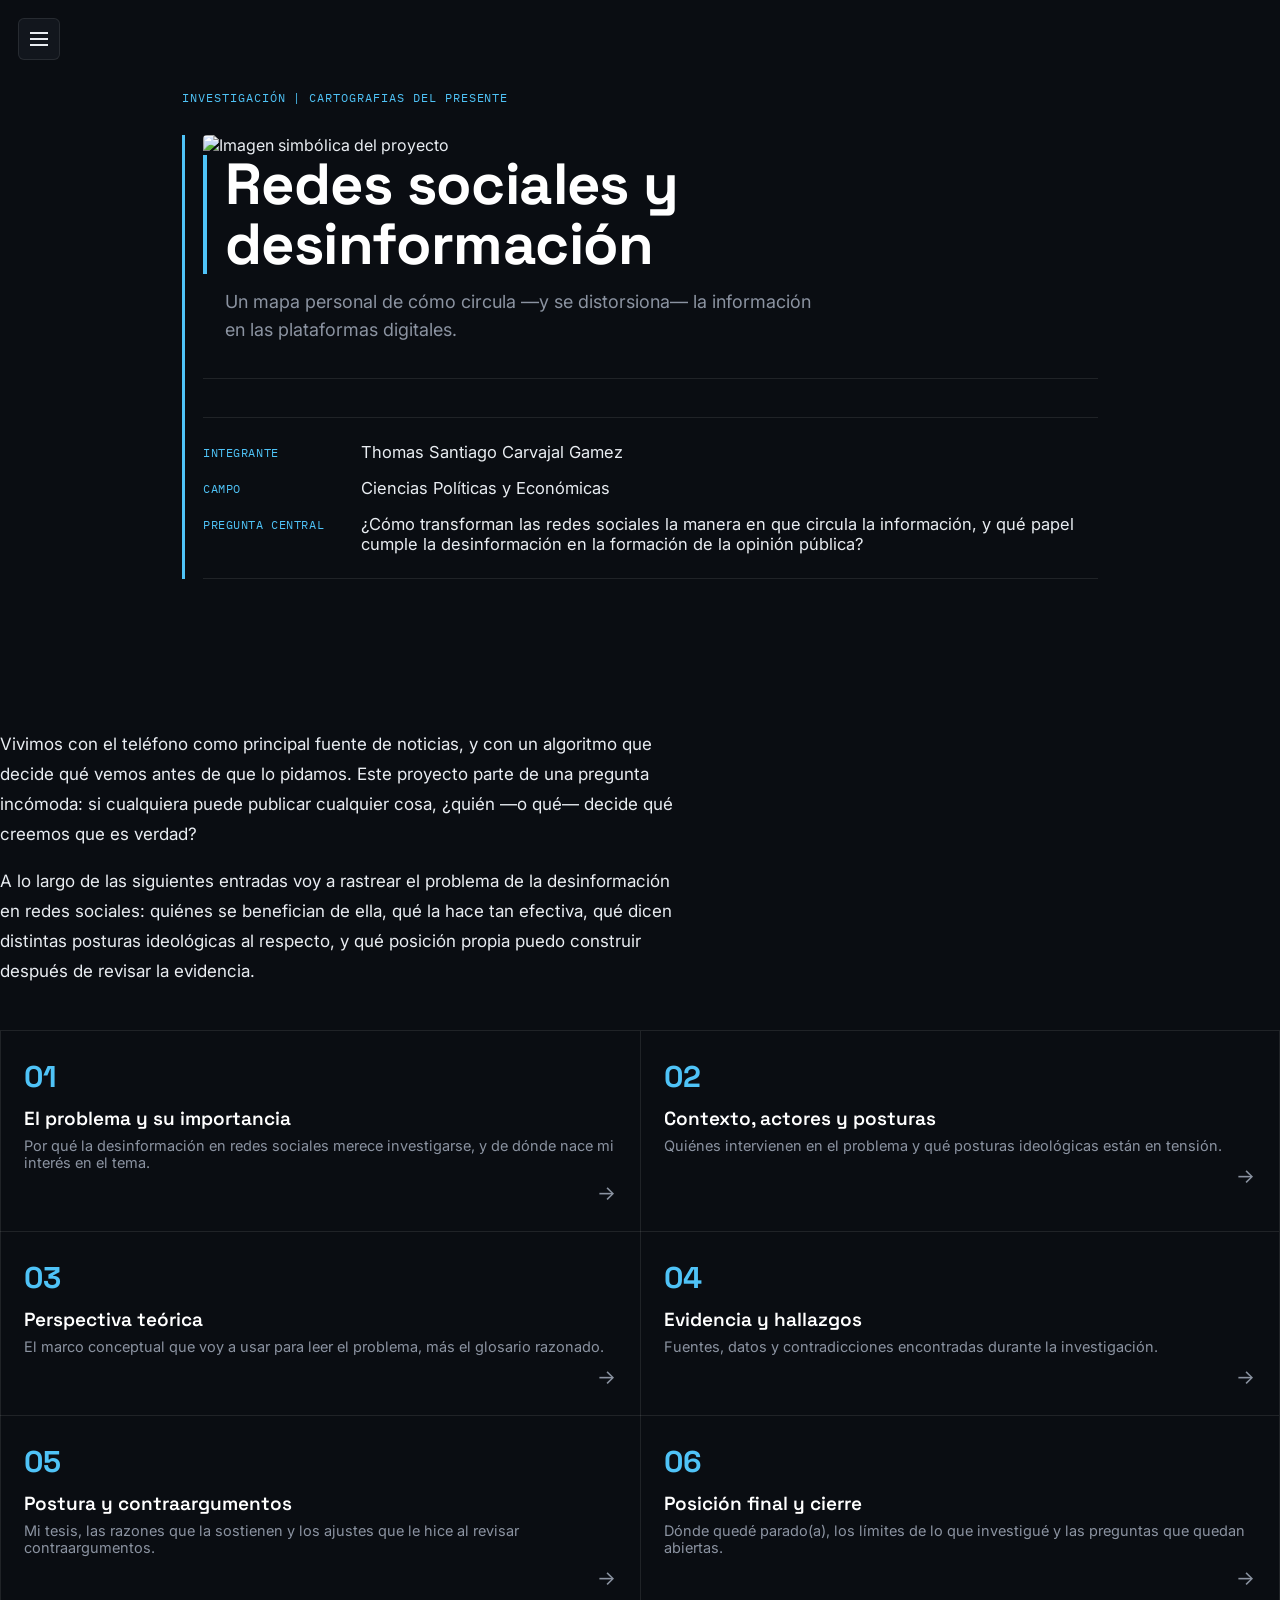
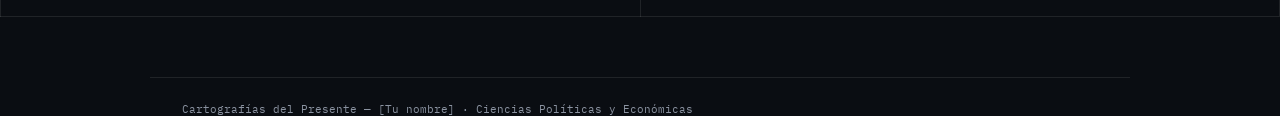
==== index.html @ bef89398 "Update index.html" ====
<!DOCTYPE html>
<html lang="es">
<head>
<meta charset="UTF-8">
<meta name="viewport" content="width=device-width, initial-scale=1.0">
<title> Redes sociales y desinformación </title>
<link rel="preconnect" href="https://fonts.googleapis.com">
<link href="https://fonts.googleapis.com/css2?family=Space+Grotesk:wght@500;600;700&family=Inter:wght@400;500&family=IBM+Plex+Mono:wght@400;500&display=swap" rel="stylesheet">
<link rel="stylesheet" href="style.css">
</head>
<body class="topic-intro">

<button class="menu-btn" aria-label="Abrir menú"><span></span></button>
<div class="backdrop"></div>

<aside class="sidebar">
  <div class="side-eyebrow">Cartografías del Presente</div>
  <nav>
    <a href="index.html" class="is-current">Inicio</a>
    <a href="glosario.html">Glosario</a>
    <div class="divider"></div>
    <a href="entrada-1.html">01 · Problema</a>
    <a href="entrada-2.html">02 · Contexto</a>
    <a href="entrada-3.html">03 · Teoría</a>
    <a href="entrada-4.html">04 · Evidencia</a>
    <a href="entrada-5.html">05 · Postura</a>
    <a href="entrada-6.html">06 · Cierre</a>
    <div class="divider"></div>
    <a href="anexos.html">Anexos</a>
  </nav>
</aside>

<div class="wrap"> 
  <div class="eyebrow">Investigación | Cartografias del presente</div>
  <figure class="figure">
    <img src="https://thumbs.dreamstime.com/z/networks-business-connections-information-flow-grey-modern-minimal-social-media-concept-design-abstract-black-white-global-110216750.jpg?ct=jpeg" alt="Imagen simbólica del proyecto">
  
 

  <div class="hero">
    <h1>Redes sociales y desinformación</h1>
    <p class="sub">Un mapa personal de cómo circula —y se distorsiona— la información en las plataformas digitales.</p>
  </div>

  <div class="field">
    <dl>
      <dt>Integrante</dt>
      <dd>Thomas Santiago Carvajal Gamez</dd>

      <dt>Campo</dt>
      <dd>Ciencias Políticas y Económicas</dd>

      <dt>Pregunta central</dt>
      <dd>¿Cómo transforman las redes sociales la manera en que circula la información, y qué papel cumple la desinformación en la formación de la opinión pública?</dd>
    </dl>
  </figure>
 </div>

  <div class="body-copy">
    <p>Vivimos con el teléfono como principal fuente de noticias, y con un algoritmo que decide qué vemos antes de que lo pidamos. Este proyecto parte de una pregunta incómoda: si cualquiera puede publicar cualquier cosa, ¿quién —o qué— decide qué creemos que es verdad?</p>
    <p>A lo largo de las siguientes entradas voy a rastrear el problema de la desinformación en redes sociales: quiénes se benefician de ella, qué la hace tan efectiva, qué dicen distintas posturas ideológicas al respecto, y qué posición propia puedo construir después de revisar la evidencia.</p>
  </div>

  <div class="index-list">
    <a class="index-item" href="entrada-1.html">
      <div class="num">01</div>
      <div class="meta">
        <h3>El problema y su importancia</h3>
        <p>Por qué la desinformación en redes sociales merece investigarse, y de dónde nace mi interés en el tema.</p>
      </div>
      <div class="arrow">→</div>
    </a>
    <a class="index-item" href="entrada-2.html">
      <div class="num">02</div>
      <div class="meta">
        <h3>Contexto, actores y posturas</h3>
        <p>Quiénes intervienen en el problema y qué posturas ideológicas están en tensión.</p>
      </div>
      <div class="arrow">→</div>
    </a>
    <a class="index-item" href="entrada-3.html">
      <div class="num">03</div>
      <div class="meta">
        <h3>Perspectiva teórica</h3>
        <p>El marco conceptual que voy a usar para leer el problema, más el glosario razonado.</p>
      </div>
      <div class="arrow">→</div>
    </a>
    <a class="index-item" href="entrada-4.html">
      <div class="num">04</div>
      <div class="meta">
        <h3>Evidencia y hallazgos</h3>
        <p>Fuentes, datos y contradicciones encontradas durante la investigación.</p>
      </div>
      <div class="arrow">→</div>
    </a>
    <a class="index-item" href="entrada-5.html">
      <div class="num">05</div>
      <div class="meta">
        <h3>Postura y contraargumentos</h3>
        <p>Mi tesis, las razones que la sostienen y los ajustes que le hice al revisar contraargumentos.</p>
      </div>
      <div class="arrow">→</div>
    </a>
    <a class="index-item" href="entrada-6.html">
      <div class="num">06</div>
      <div class="meta">
        <h3>Posición final y cierre</h3>
        <p>Dónde quedé parado(a), los límites de lo que investigué y las preguntas que quedan abiertas.</p>
      </div>
      <div class="arrow">→</div>
    </a>
  </div>

</div>

<footer class="site-footer">Cartografías del Presente — [Tu nombre] · Ciencias Políticas y Económicas</footer>

<script src="script.js"></script>
</body>
</html>
---- style.css ----
/* ============================================================
   CARTOGRAFÍAS DEL PRESENTE — estilos compartidos del sitio (v5)
   Concepto: expediente editorial oscuro. Las líneas ya no son
   fondo decorativo — son separadores y acentos que distinguen
   cada tema (cada página define su --accent).
   ============================================================ */
:root{
  --bg: #0a0d12;
  --bg-panel: #12161d;
  --line: rgba(255,255,255,0.09);
  --text: #e9edf2;
  --text-soft: #8b93a1;
  --red: #ff6b6b;
  --green: #52d17c;
  --accent: #4fc3f7; /* cada página la sobreescribe según su tema */
}

/* --- paleta de acento por tema: se pone como clase en <body> --- */
body.topic-intro    { --accent: #4fc3f7; }
body.topic-glosario { --accent: #c084fc; }
body.topic-e1       { --accent: #4fc3f7; } /* problema */
body.topic-e2       { --accent: #38bdf8; } /* contexto */
body.topic-e3       { --accent: #a78bfa; } /* teoría */
body.topic-e4       { --accent: #fbbf24; } /* evidencia */
body.topic-e5       { --accent: #fb7185; } /* postura */
body.topic-e6       { --accent: #52d17c; } /* cierre */
body.topic-anexos   { --accent: #8b93a1; }

*{ box-sizing: border-box; }
html{ scroll-behavior: smooth; }

body{
  background: var(--bg);
  color: var(--text);
  font-family: 'Inter', -apple-system, sans-serif;
  margin: 0;
}

/* ============ MENÚ LATERAL (hamburguesa, overlay) ============ */
.menu-btn{
  position: fixed; top: 18px; left: 18px; z-index: 60;
  width: 42px; height: 42px;
  background: var(--bg-panel);
  border: 1px solid var(--line);
  border-radius: 6px;
  display:flex; align-items:center; justify-content:center;
  cursor:pointer;
}
.menu-btn span{
  display:block; width:18px; height:2px; background: var(--text);
  position: relative; transition: transform .2s ease, opacity .2s ease;
}
.menu-btn span::before, .menu-btn span::after{
  content:""; position:absolute; left:0; width:18px; height:2px; background: var(--text);
  transition: transform .2s ease, opacity .2s ease;
}
.menu-btn span::before{ transform: translateY(-6px); }
.menu-btn span::after{ transform: translateY(6px); }
body.menu-open .menu-btn span{ background: transparent; }
body.menu-open .menu-btn span::before{ transform: rotate(45deg); }
body.menu-open .menu-btn span::after{ transform: rotate(-45deg); }

.sidebar{
  position: fixed; top:0; left:0; height:100vh; width: 260px;
  background: var(--bg-panel);
  border-right: 1px solid var(--line);
  padding: 90px 0 30px;
  transform: translateX(-100%);
  transition: transform .25s ease;
  z-index: 55;
  overflow-y: auto;
}
body.menu-open .sidebar{ transform: translateX(0); }

.backdrop{
  position: fixed; inset:0; background: rgba(0,0,0,0.55);
  opacity:0; pointer-events:none; transition: opacity .2s ease; z-index: 50;
}
body.menu-open .backdrop{ opacity:1; pointer-events:auto; }

.sidebar .side-eyebrow{
  font-family:'IBM Plex Mono', monospace; font-size: 10.5px; letter-spacing:.06em;
  color: var(--text-soft); padding: 0 26px 14px; text-transform: uppercase;
}
.sidebar nav{ display:flex; flex-direction:column; }
.sidebar nav a{
  font-family:'IBM Plex Mono', monospace; font-size: 13.5px;
  color: var(--text-soft); text-decoration:none;
  padding: 11px 26px; border-left: 3px solid transparent;
}
.sidebar nav a:hover{ color: var(--text); background: rgba(255,255,255,0.03); }
.sidebar nav a.is-current{
  color: var(--text); border-left-color: var(--accent); background: rgba(255,255,255,0.04);
}
.sidebar nav .divider{ height:1px; background: var(--line); margin: 12px 26px; }

/* ============ CONTENIDO ============ */
.wrap{ max-width: 980px; margin: 0 auto; padding: 90px 32px 100px; }

.eyebrow{
  font-family:'IBM Plex Mono', monospace; font-size: 12px; color: var(--accent);
  letter-spacing: .08em; text-transform: uppercase; margin-bottom: 14px;
}

.hero{ border-bottom: 1px solid var(--line); padding-bottom: 34px; margin-bottom: 38px; }
.hero h1{
  font-family:'Space Grotesk', sans-serif;
  font-size: clamp(36px, 6vw, 58px);
  font-weight: 700; line-height: 1.03; letter-spacing: -0.01em;
  margin: 0 0 14px; color: #fff;
  border-left: 4px solid var(--accent);
  padding-left: 18px;
}
.hero .sub{
  color: var(--text-soft); font-size: 18px; line-height: 1.55;
  max-width: 56ch; margin: 0; padding-left: 22px;
}

.field{ border-top: 1px solid var(--line); border-bottom: 1px solid var(--line); padding: 24px 0; margin: 0 0 34px; }
.field dl{ display:grid; grid-template-columns: 140px 1fr; row-gap:16px; column-gap:18px; margin:0; }
.field dt{
  font-family:'IBM Plex Mono', monospace; font-size: 11.5px; color: var(--accent);
  text-transform: uppercase; letter-spacing:.05em; padding-top:3px;
}
.field dd{ margin:0; font-size:16.5px; }
@media (max-width: 480px){
  .field dl{ grid-template-columns: 1fr; row-gap:4px; }
  .field dt{ padding-top:10px; }
}

figure.figure{ margin: 30px 0; border-left: 3px solid var(--accent); padding-left: 18px; }
figure.figure img{ display:block; width:100%; height:auto; border-radius: 4px; }
figure.figure figcaption{ font-family:'IBM Plex Mono', monospace; font-size:11.5px; color: var(--text-soft); padding-top:8px; }

.body-copy p{ font-size: 17px; line-height: 1.75; max-width: 62ch; color: var(--text); }
.body-copy p + p{ margin-top: 18px; }

/* ============ índice de entradas (portada) ============ */
.index-list{
  margin-top: 44px;
  display: grid; grid-template-columns: 1fr; gap: 0;
  border-top: 1px solid var(--line);
}
.index-item{
  display:flex; flex-direction:column; gap:10px;
  padding: 26px 24px; border-bottom: 1px solid var(--line); border-right: 1px solid transparent;
  text-decoration:none; color: inherit;
}
.index-item .num{ font-family:'Space Grotesk', sans-serif; font-size: 30px; font-weight:700; color: var(--accent); }
.index-item .meta h3{ font-family:'Space Grotesk', sans-serif; font-size:19px; font-weight:600; margin:0 0 6px; color:#fff; }
.index-item .meta p{ margin:0; color: var(--text-soft); font-size:14.5px; }
.index-item .arrow{ align-self:flex-end; color: var(--text-soft); font-size:20px; transition: transform .15s ease, color .15s ease; }
.index-item:hover .arrow{ transform: translateX(4px); color: var(--accent); }
.index-item:hover{ background: rgba(255,255,255,0.02); }

@media (min-width: 640px){
  .index-list{ grid-template-columns: 1fr 1fr; border-left: 1px solid var(--line); }
  .index-item{ border-right: 1px solid var(--line); border-left: none; margin-left:-1px; }
}

/* ============ secciones / glosario ============ */
.section-title{
  font-family:'Space Grotesk', sans-serif; font-size: 24px; font-weight:700; color:#fff;
  border-left: 4px solid var(--accent); padding-left: 16px; margin: 46px 0 18px;
}

.term{ border-top: 1px solid var(--line); padding: 18px 0; }
.term:last-child{ border-bottom: 1px solid var(--line); }
.term .t{
  font-family:'IBM Plex Mono', monospace; font-size:14.5px; font-weight:500; color: var(--accent);
  display:flex; align-items:baseline; gap:10px; flex-wrap:wrap;
}
.term .tag{ font-size:10.5px; border:1px solid currentColor; border-radius:3px; padding:1px 7px; }
.term .tag.riesgo{ color: var(--red); }
.term .tag.herramienta{ color: var(--green); }
.term .d{ margin:8px 0 0; font-size:15.5px; line-height:1.6; max-width:60ch; color: var(--text-soft); }

footer.site-footer{
  max-width: 980px; margin: 60px auto 0; padding: 24px 32px 0;
  border-top: 1px solid var(--line);
  font-family:'IBM Plex Mono', monospace; font-size: 11px; color: var(--text-soft);
}
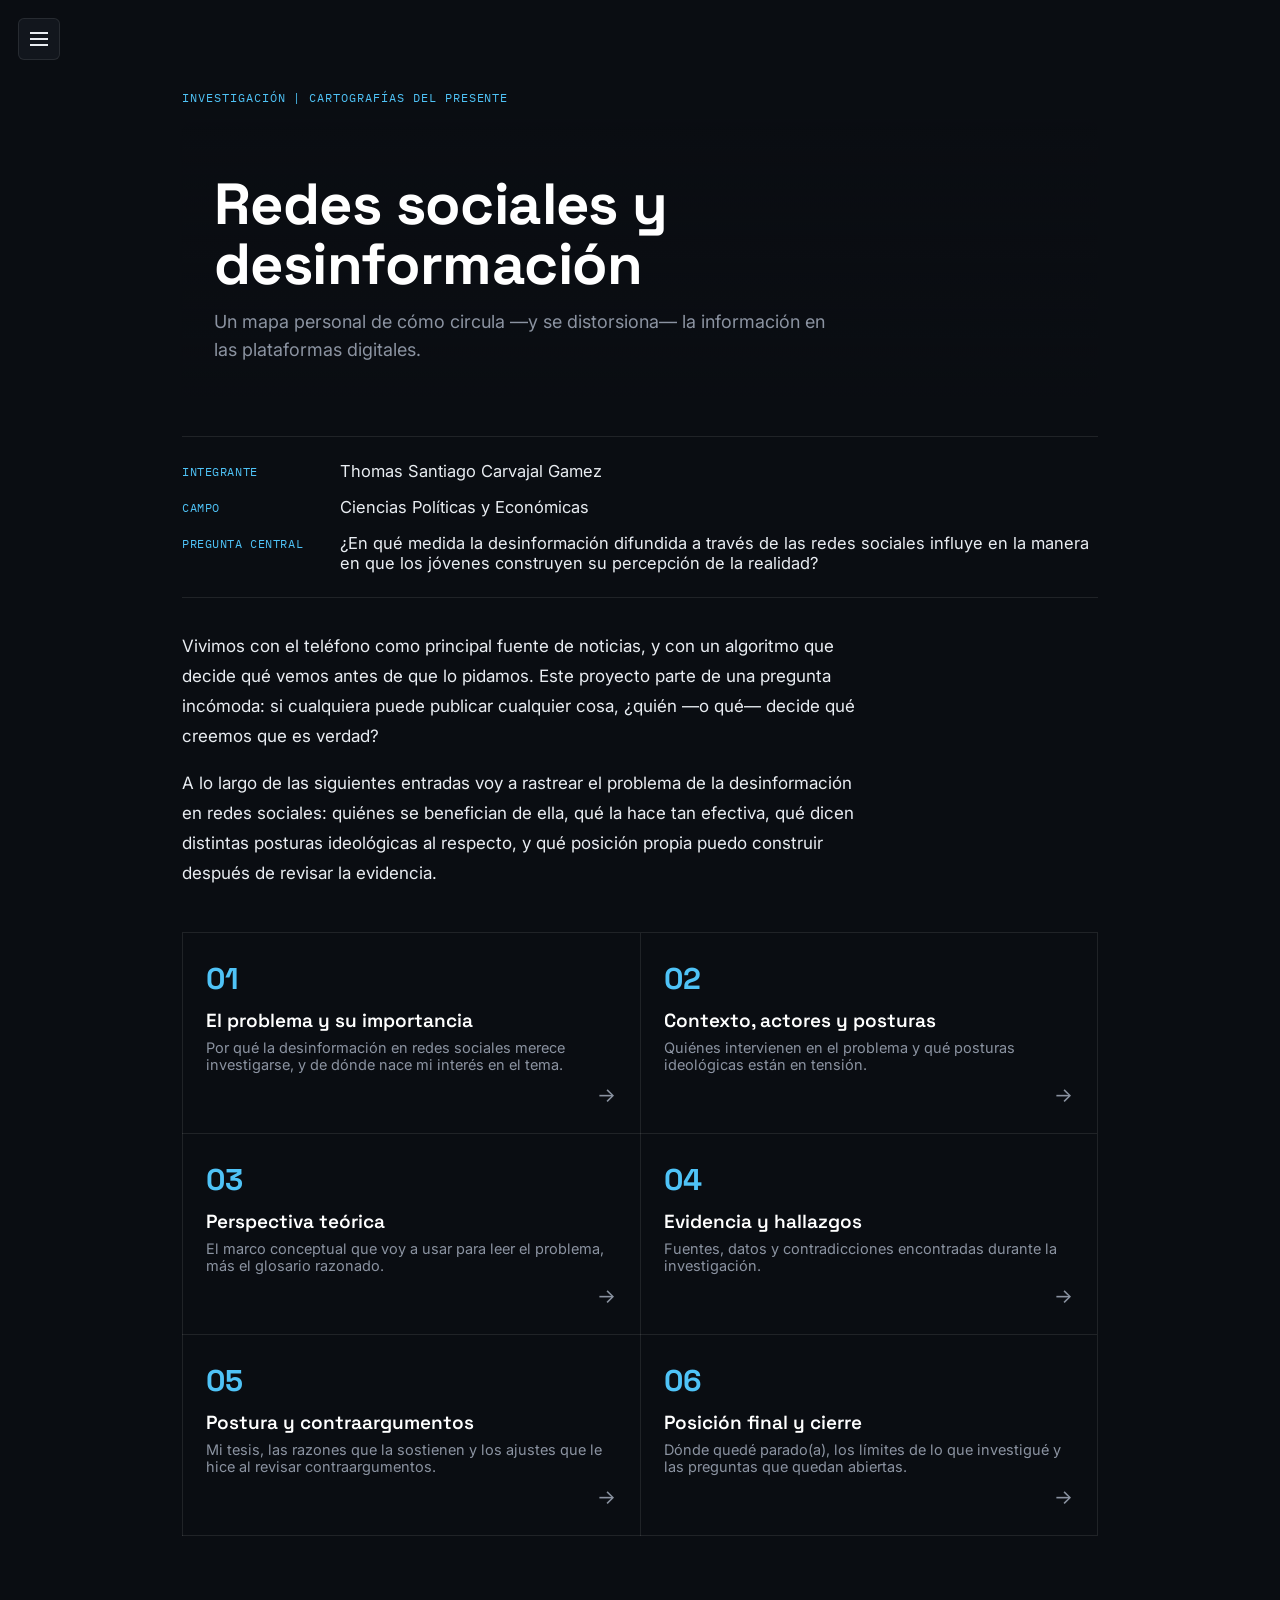
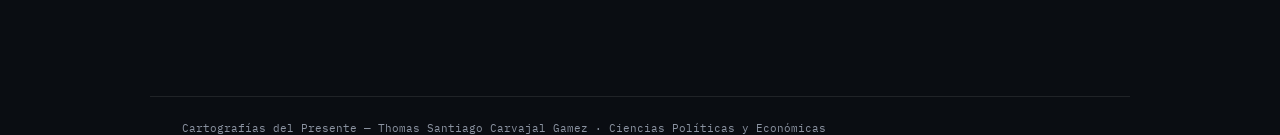
==== commit 65609bbc: "Refactor index.html with content and style updates Updated the title and footer in index.html, modif" ====
--- a/index.html
+++ b/index.html
@@ -3,7 +3,7 @@
 <head>
 <meta charset="UTF-8">
 <meta name="viewport" content="width=device-width, initial-scale=1.0">
-<title> Redes sociales y desinformación </title>
+<title>Redes sociales y desinformación</title>
 <link rel="preconnect" href="https://fonts.googleapis.com">
 <link href="https://fonts.googleapis.com/css2?family=Space+Grotesk:wght@500;600;700&family=Inter:wght@400;500&family=IBM+Plex+Mono:wght@400;500&display=swap" rel="stylesheet">
 <link rel="stylesheet" href="style.css">
@@ -30,14 +30,11 @@
   </nav>
 </aside>
 
-<div class="wrap"> 
-  <div class="eyebrow">Investigación | Cartografias del presente</div>
-  <figure class="figure">
-    <img src="https://thumbs.dreamstime.com/z/networks-business-connections-information-flow-grey-modern-minimal-social-media-concept-design-abstract-black-white-global-110216750.jpg?ct=jpeg" alt="Imagen simbólica del proyecto">
-  
- 
+<div class="wrap">
 
-  <div class="hero">
+  <div class="eyebrow">Investigación | Cartografías del presente</div>
+
+  <div class="hero has-bg" style="--hero-img:url('https://thumbs.dreamstime.com/z/networks-business-connections-information-flow-grey-modern-minimal-social-media-concept-design-abstract-black-white-global-110216750.jpg?ct=jpeg');">
     <h1>Redes sociales y desinformación</h1>
     <p class="sub">Un mapa personal de cómo circula —y se distorsiona— la información en las plataformas digitales.</p>
   </div>
@@ -51,10 +48,9 @@
       <dd>Ciencias Políticas y Económicas</dd>
 
       <dt>Pregunta central</dt>
-      <dd>¿Cómo transforman las redes sociales la manera en que circula la información, y qué papel cumple la desinformación en la formación de la opinión pública?</dd>
+      <dd>¿En qué medida la desinformación difundida a través de las redes sociales influye en la manera en que los jóvenes construyen su percepción de la realidad?</dd>
     </dl>
-  </figure>
- </div>
+  </div>
 
   <div class="body-copy">
     <p>Vivimos con el teléfono como principal fuente de noticias, y con un algoritmo que decide qué vemos antes de que lo pidamos. Este proyecto parte de una pregunta incómoda: si cualquiera puede publicar cualquier cosa, ¿quién —o qué— decide qué creemos que es verdad?</p>
@@ -114,7 +110,7 @@
 
 </div>
 
-<footer class="site-footer">Cartografías del Presente — [Tu nombre] · Ciencias Políticas y Económicas</footer>
+<footer class="site-footer">Cartografías del Presente — Thomas Santiago Carvajal Gamez · Ciencias Políticas y Económicas</footer>
 
 <script src="script.js"></script>
 </body>
--- a/style.css
+++ b/style.css
@@ -116,6 +116,18 @@
   max-width: 56ch; margin: 0; padding-left: 22px;
 }
 
+/* ============ hero con imagen de fondo (opcional, por página) ============ */
+.hero.has-bg{
+  background-image: linear-gradient(180deg, rgba(10,13,18,0.35), rgba(10,13,18,0.92)), var(--hero-img);
+  background-size: cover;
+  background-position: center;
+  border-radius: 10px;
+  padding: 56px 32px 34px;
+  border-bottom: none;
+}
+.hero.has-bg h1{ border-left: none; padding-left: 0; }
+.hero.has-bg .sub{ padding-left: 0; }
+
 .field{ border-top: 1px solid var(--line); border-bottom: 1px solid var(--line); padding: 24px 0; margin: 0 0 34px; }
 .field dl{ display:grid; grid-template-columns: 140px 1fr; row-gap:16px; column-gap:18px; margin:0; }
 .field dt{
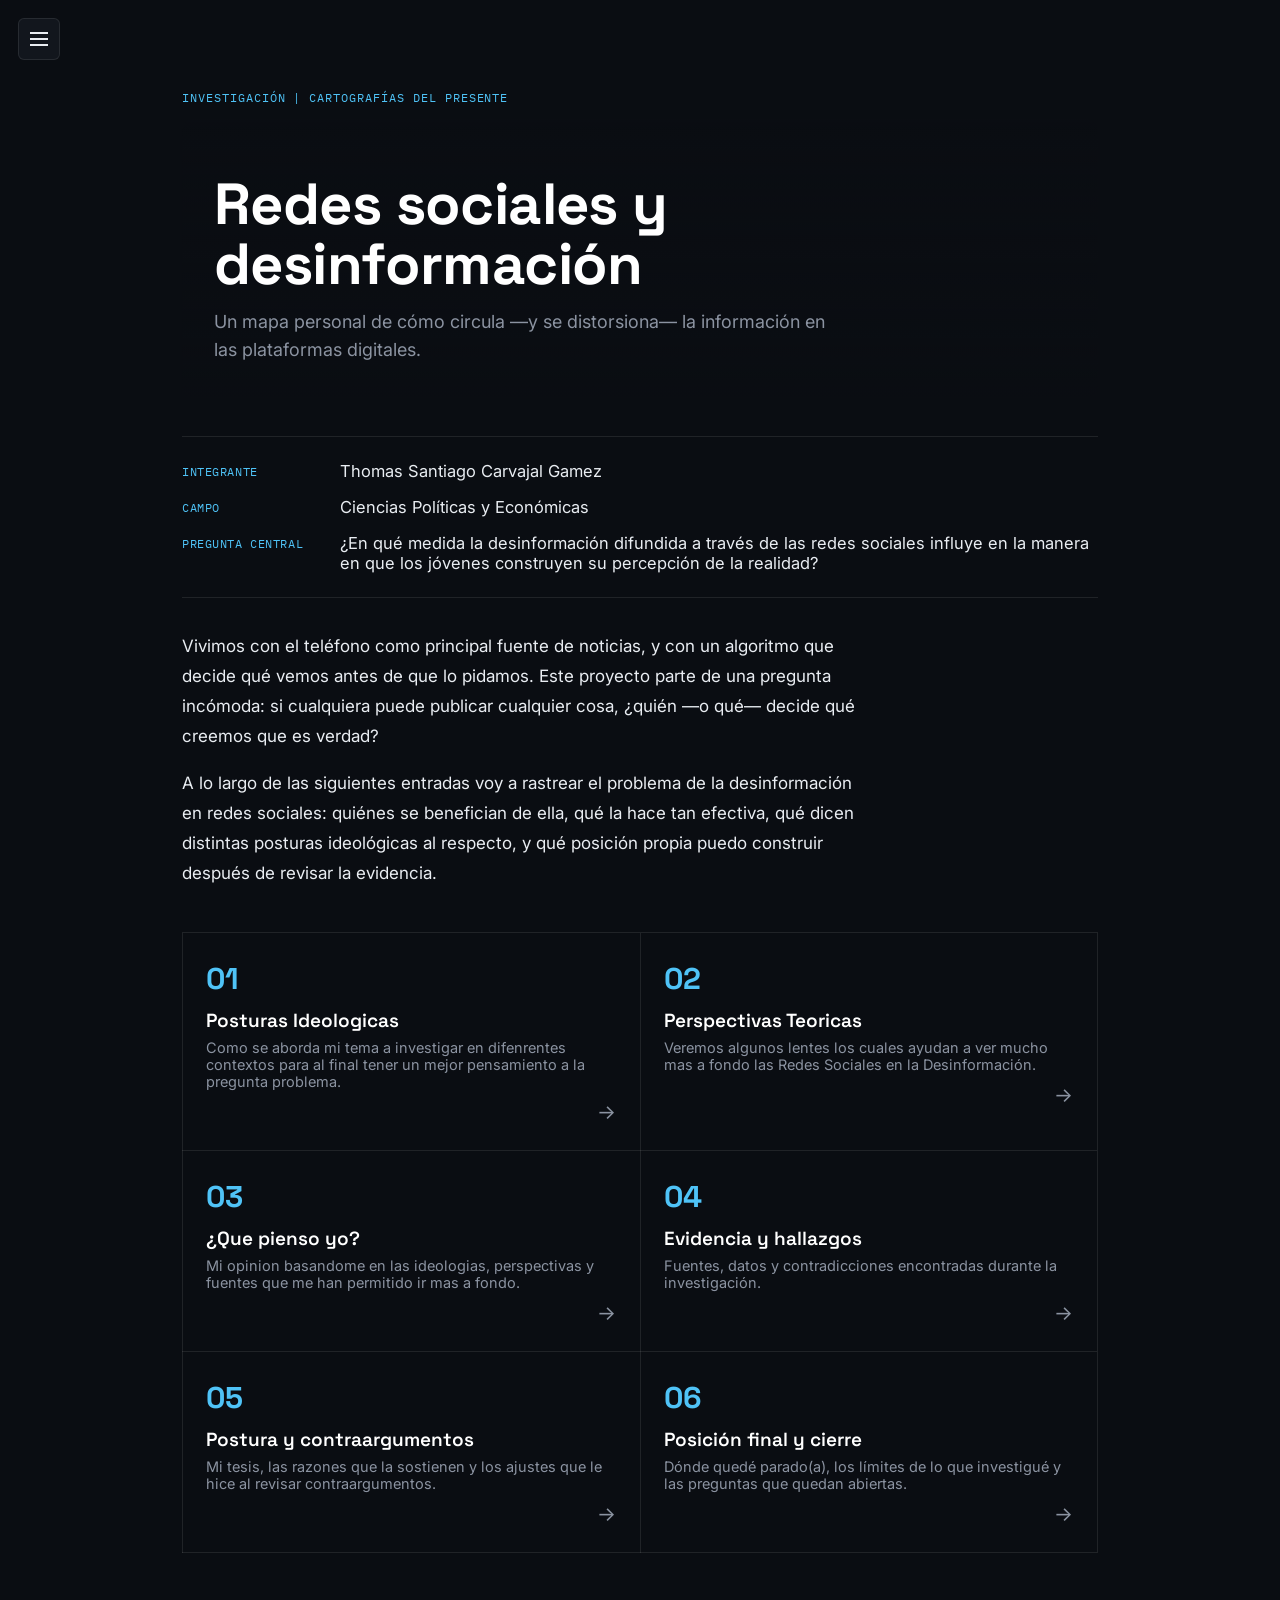
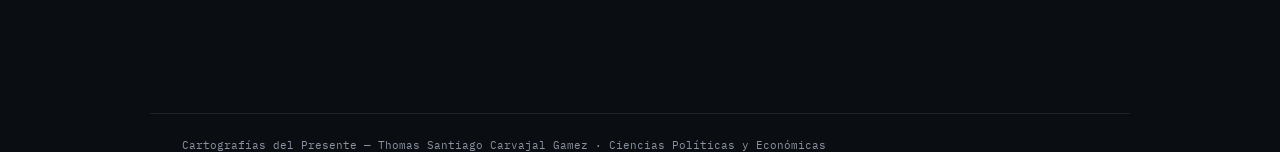
==== commit 8240031c: "Update index.html content and headings" ====
--- a/index.html
+++ b/index.html
@@ -61,24 +61,24 @@
     <a class="index-item" href="entrada-1.html">
       <div class="num">01</div>
       <div class="meta">
-        <h3>El problema y su importancia</h3>
-        <p>Por qué la desinformación en redes sociales merece investigarse, y de dónde nace mi interés en el tema.</p>
+        <h3>Posturas Ideologicas</h3>
+        <p>Como se aborda mi tema a investigar en difenrentes contextos para al final tener un mejor pensamiento a la pregunta problema.</p>
       </div>
       <div class="arrow">→</div>
     </a>
     <a class="index-item" href="entrada-2.html">
       <div class="num">02</div>
       <div class="meta">
-        <h3>Contexto, actores y posturas</h3>
-        <p>Quiénes intervienen en el problema y qué posturas ideológicas están en tensión.</p>
+        <h3>Perspectivas Teoricas</h3>
+        <p>Veremos algunos lentes los cuales ayudan a ver mucho mas a fondo las Redes Sociales en la Desinformación.</p>
       </div>
       <div class="arrow">→</div>
     </a>
     <a class="index-item" href="entrada-3.html">
       <div class="num">03</div>
       <div class="meta">
-        <h3>Perspectiva teórica</h3>
-        <p>El marco conceptual que voy a usar para leer el problema, más el glosario razonado.</p>
+        <h3>¿Que pienso yo?</h3>
+        <p>Mi opinion basandome en las ideologias, perspectivas y fuentes que me han permitido ir mas a fondo.</p>
       </div>
       <div class="arrow">→</div>
     </a>
--- a/style.css
+++ b/style.css
@@ -187,6 +187,35 @@
 .term .tag.herramienta{ color: var(--green); }
 .term .d{ margin:8px 0 0; font-size:15.5px; line-height:1.6; max-width:60ch; color: var(--text-soft); }
 
+/* ============ tarjetas de postura / perspectiva teórica (entradas) ============ */
+.concept-card{ border-top: 1px solid var(--line); padding: 28px 0; }
+.concept-card:last-child{ border-bottom: 1px solid var(--line); }
+.concept-card h3{
+  font-family:'Space Grotesk', sans-serif; font-size: 22px; font-weight:700; color:#fff; margin: 0 0 4px;
+}
+.concept-card .question{ color: var(--accent); font-style: italic; font-size:15px; margin: 0 0 10px; }
+.concept-card .authors{
+  font-family:'IBM Plex Mono', monospace; font-size: 11.5px; color: var(--text-soft);
+  text-transform: uppercase; letter-spacing:.04em; margin: 0 0 14px;
+}
+.concept-card p{ font-size: 15.5px; line-height: 1.65; color: var(--text); max-width: 64ch; margin: 0 0 12px; }
+.concept-card .applied{
+  margin-top: 14px; padding: 14px 18px;
+  background: var(--bg-panel); border-left: 3px solid var(--accent); border-radius: 4px;
+  font-size: 15px; color: var(--text-soft); max-width: 64ch;
+}
+.concept-card .applied strong{ color: var(--text); }
+
+.meta-row{
+  font-family:'IBM Plex Mono', monospace; font-size: 12px; color: var(--text-soft);
+  display:flex; gap:16px; flex-wrap:wrap; margin-bottom: 30px;
+}
+
+.source-note{
+  font-family:'IBM Plex Mono', monospace; font-size: 11.5px; color: var(--text-soft);
+  border-top: 1px dashed var(--line); padding-top: 8px; margin-top: 10px;
+}
+
 footer.site-footer{
   max-width: 980px; margin: 60px auto 0; padding: 24px 32px 0;
   border-top: 1px solid var(--line);
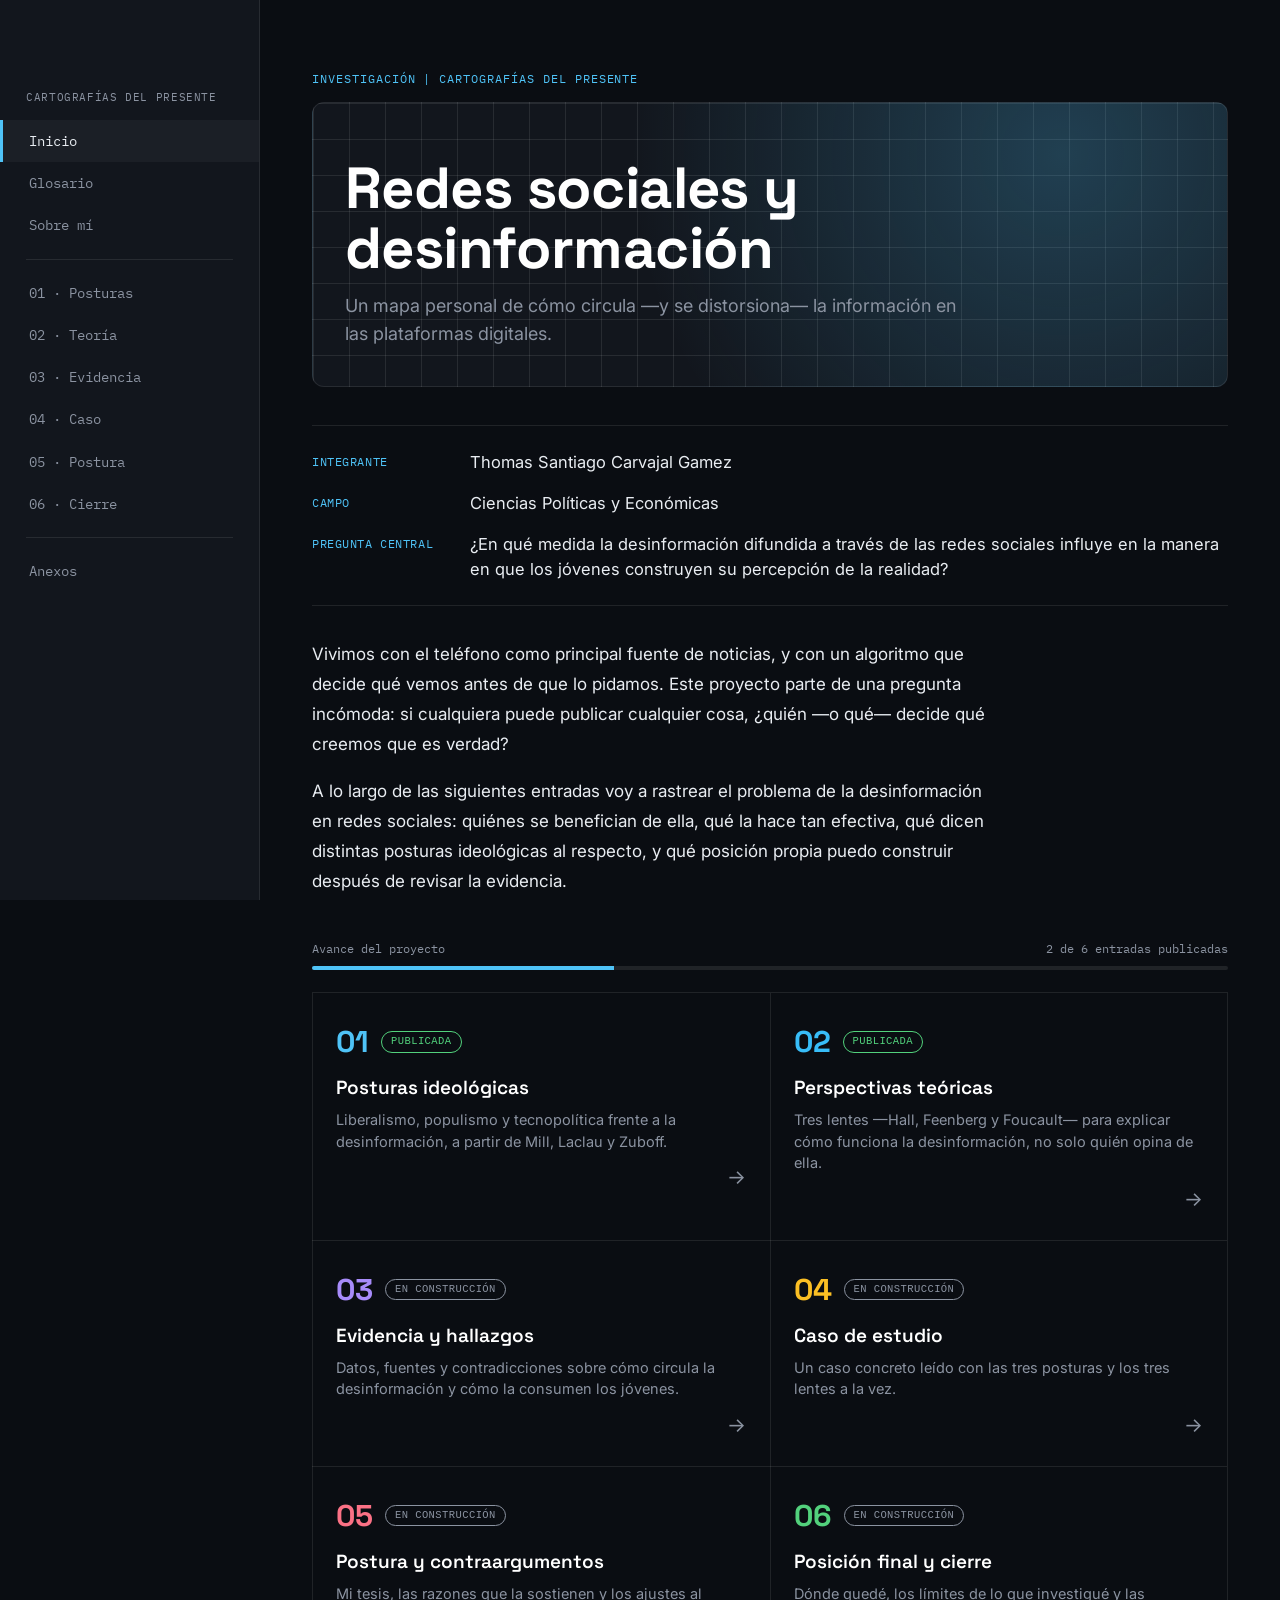
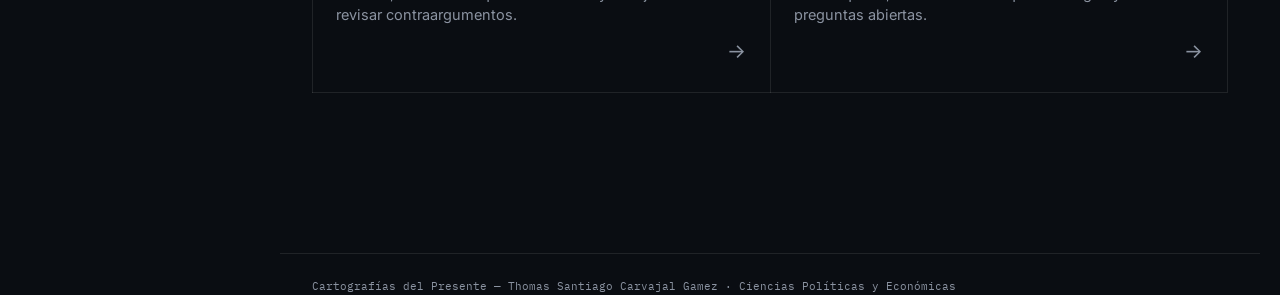
==== commit 571316ca: "Add files via upload" ====
--- a/index.html
+++ b/index.html
@@ -18,11 +18,12 @@
   <nav>
     <a href="index.html" class="is-current">Inicio</a>
     <a href="glosario.html">Glosario</a>
+    <a href="sobre-mi.html">Sobre mí</a>
     <div class="divider"></div>
-    <a href="entrada-1.html">01 · Problema</a>
-    <a href="entrada-2.html">02 · Contexto</a>
-    <a href="entrada-3.html">03 · Teoría</a>
-    <a href="entrada-4.html">04 · Evidencia</a>
+    <a href="entrada-1.html">01 · Posturas</a>
+    <a href="entrada-2.html">02 · Teoría</a>
+    <a href="entrada-3.html">03 · Evidencia</a>
+    <a href="entrada-4.html">04 · Caso</a>
     <a href="entrada-5.html">05 · Postura</a>
     <a href="entrada-6.html">06 · Cierre</a>
     <div class="divider"></div>
@@ -34,7 +35,7 @@
 
   <div class="eyebrow">Investigación | Cartografías del presente</div>
 
-  <div class="hero has-bg" style="--hero-img:url('https://thumbs.dreamstime.com/z/networks-business-connections-information-flow-grey-modern-minimal-social-media-concept-design-abstract-black-white-global-110216750.jpg?ct=jpeg');">
+  <div class="hero map">
     <h1>Redes sociales y desinformación</h1>
     <p class="sub">Un mapa personal de cómo circula —y se distorsiona— la información en las plataformas digitales.</p>
   </div>
@@ -57,52 +58,54 @@
     <p>A lo largo de las siguientes entradas voy a rastrear el problema de la desinformación en redes sociales: quiénes se benefician de ella, qué la hace tan efectiva, qué dicen distintas posturas ideológicas al respecto, y qué posición propia puedo construir después de revisar la evidencia.</p>
   </div>
 
+  <div class="progress"><div class="progress-head"><span>Avance del proyecto</span><span>2 de 6 entradas publicadas</span></div><div class="progress-bar"><i style="width:33%"></i></div></div>
+
   <div class="index-list">
     <a class="index-item" href="entrada-1.html">
-      <div class="num">01</div>
+      <div class="num">01 <span class="badge live">Publicada</span></div>
       <div class="meta">
-        <h3>Posturas Ideologicas</h3>
-        <p>Como se aborda mi tema a investigar en difenrentes contextos para al final tener un mejor pensamiento a la pregunta problema.</p>
+        <h3>Posturas ideológicas</h3>
+        <p>Liberalismo, populismo y tecnopolítica frente a la desinformación, a partir de Mill, Laclau y Zuboff.</p>
       </div>
       <div class="arrow">→</div>
     </a>
     <a class="index-item" href="entrada-2.html">
-      <div class="num">02</div>
+      <div class="num">02 <span class="badge live">Publicada</span></div>
       <div class="meta">
-        <h3>Perspectivas Teoricas</h3>
-        <p>Veremos algunos lentes los cuales ayudan a ver mucho mas a fondo las Redes Sociales en la Desinformación.</p>
+        <h3>Perspectivas teóricas</h3>
+        <p>Tres lentes —Hall, Feenberg y Foucault— para explicar cómo funciona la desinformación, no solo quién opina de ella.</p>
       </div>
       <div class="arrow">→</div>
     </a>
     <a class="index-item" href="entrada-3.html">
-      <div class="num">03</div>
+      <div class="num">03 <span class="badge wip">En construcción</span></div>
       <div class="meta">
-        <h3>¿Que pienso yo?</h3>
-        <p>Mi opinion basandome en las ideologias, perspectivas y fuentes que me han permitido ir mas a fondo.</p>
+        <h3>Evidencia y hallazgos</h3>
+        <p>Datos, fuentes y contradicciones sobre cómo circula la desinformación y cómo la consumen los jóvenes.</p>
       </div>
       <div class="arrow">→</div>
     </a>
     <a class="index-item" href="entrada-4.html">
-      <div class="num">04</div>
+      <div class="num">04 <span class="badge wip">En construcción</span></div>
       <div class="meta">
-        <h3>Evidencia y hallazgos</h3>
-        <p>Fuentes, datos y contradicciones encontradas durante la investigación.</p>
+        <h3>Caso de estudio</h3>
+        <p>Un caso concreto leído con las tres posturas y los tres lentes a la vez.</p>
       </div>
       <div class="arrow">→</div>
     </a>
     <a class="index-item" href="entrada-5.html">
-      <div class="num">05</div>
+      <div class="num">05 <span class="badge wip">En construcción</span></div>
       <div class="meta">
         <h3>Postura y contraargumentos</h3>
-        <p>Mi tesis, las razones que la sostienen y los ajustes que le hice al revisar contraargumentos.</p>
+        <p>Mi tesis, las razones que la sostienen y los ajustes al revisar contraargumentos.</p>
       </div>
       <div class="arrow">→</div>
     </a>
     <a class="index-item" href="entrada-6.html">
-      <div class="num">06</div>
+      <div class="num">06 <span class="badge wip">En construcción</span></div>
       <div class="meta">
         <h3>Posición final y cierre</h3>
-        <p>Dónde quedé parado(a), los límites de lo que investigué y las preguntas que quedan abiertas.</p>
+        <p>Dónde quedé, los límites de lo que investigué y las preguntas abiertas.</p>
       </div>
       <div class="arrow">→</div>
     </a>
--- a/style.css
+++ b/style.css
@@ -221,3 +221,75 @@
   border-top: 1px solid var(--line);
   font-family:'IBM Plex Mono', monospace; font-size: 11px; color: var(--text-soft);
 }
+
+/* ============================================================
+   v6 — mejoras visuales (se suman a lo anterior, no lo reemplazan)
+   ============================================================ */
+body.topic-about{ --accent:#2dd4bf; }
+::selection{ background: color-mix(in srgb, var(--accent) 35%, transparent); }
+a:focus-visible,button:focus-visible{ outline:2px solid var(--accent); outline-offset:3px; }
+body{ line-height:1.5; -webkit-font-smoothing:antialiased; }
+
+/* menú siempre visible en pantallas anchas */
+@media (min-width:1100px){
+  .sidebar{ transform:none; z-index:40; }
+  .menu-btn,.backdrop{ display:none; }
+  body{ padding-left:260px; }
+  .wrap{ padding-top:70px; }
+}
+@media (max-width:600px){ .wrap{ padding:84px 20px 70px; } }
+
+/* hero cartográfico: cuadrícula + resplandor, sin imágenes externas */
+.hero.map{
+  background:
+    radial-gradient(circle at 82% 18%, color-mix(in srgb, var(--accent) 24%, transparent), transparent 55%),
+    linear-gradient(var(--line) 1px, transparent 1px) 0 0/36px 36px,
+    linear-gradient(90deg, var(--line) 1px, transparent 1px) 0 0/36px 36px,
+    var(--bg-panel);
+  border:1px solid var(--line); border-radius:12px; padding:56px 32px 38px;
+}
+.hero.map h1{ border-left:none; padding-left:0; }
+.hero.map .sub{ padding-left:0; }
+
+/* avance del proyecto */
+.progress{ margin-top:44px; }
+.progress-head{ display:flex; justify-content:space-between; font-family:'IBM Plex Mono',monospace; font-size:12px; color:var(--text-soft); margin-bottom:8px; }
+.progress-bar{ height:4px; background:var(--line); border-radius:4px; overflow:hidden; }
+.progress-bar i{ display:block; height:100%; background:var(--accent); }
+.progress + .index-list{ margin-top:22px; }
+
+/* tarjetas del índice con acento propio y elevación */
+.index-item{ transition: background .15s ease, transform .15s ease; }
+.index-item:hover{ transform:translateY(-2px); }
+.index-item .num{ display:flex; align-items:center; gap:12px; }
+.index-item:nth-child(1) .num,.index-item:nth-child(1) .arrow:hover{ color:#4fc3f7; }
+.index-item:nth-child(2) .num{ color:#38bdf8; }
+.index-item:nth-child(3) .num{ color:#a78bfa; }
+.index-item:nth-child(4) .num{ color:#fbbf24; }
+.index-item:nth-child(5) .num{ color:#fb7185; }
+.index-item:nth-child(6) .num{ color:#52d17c; }
+
+/* estados */
+.badge{ font-family:'IBM Plex Mono',monospace; font-size:10.5px; font-weight:500; letter-spacing:.04em; text-transform:uppercase; border:1px solid currentColor; border-radius:999px; padding:2px 9px; }
+.badge.live{ color:var(--green); }
+.badge.wip{ color:var(--text-soft); }
+
+/* plantillas de entradas pendientes */
+.draft{ border:1px dashed var(--line); background:rgba(255,255,255,0.02); border-radius:8px; padding:16px 20px; margin:26px 0; font-size:15px; color:var(--text-soft); max-width:68ch; }
+.draft strong{ color:var(--text); }
+.draft-line{ border-left:2px dashed var(--line); padding-left:16px; color:var(--text-soft) !important; }
+.check{ margin:10px 0 0; padding-left:20px; } .check li{ margin:4px 0; }
+.todo{ color:#fbbf24; background:rgba(251,191,36,.08); border-radius:4px; padding:0 5px; font-size:.92em; }
+
+/* anterior / siguiente */
+.pager{ display:flex; justify-content:space-between; gap:16px; margin-top:48px; padding-top:20px; border-top:1px solid var(--line); font-family:'IBM Plex Mono',monospace; font-size:13px; }
+.pager a{ color:var(--text-soft); text-decoration:none; } .pager a:hover{ color:var(--accent); }
+
+/* anexos y hoja de vida */
+.ver{ display:block; margin-top:8px; font-family:'IBM Plex Mono',monospace; font-size:11.5px; }
+.cv-item{ display:grid; grid-template-columns:110px 1fr; gap:18px; padding:14px 0; border-top:1px solid var(--line); font-size:15.5px; line-height:1.6; }
+.cv-item .when{ font-family:'IBM Plex Mono',monospace; font-size:12px; color:var(--accent); padding-top:3px; }
+.chips{ display:flex; flex-wrap:wrap; gap:10px; }
+@media (max-width:480px){ .cv-item{ grid-template-columns:1fr; gap:4px; } }
+
+@media (prefers-reduced-motion:reduce){ *{ transition:none !important; scroll-behavior:auto !important; } }
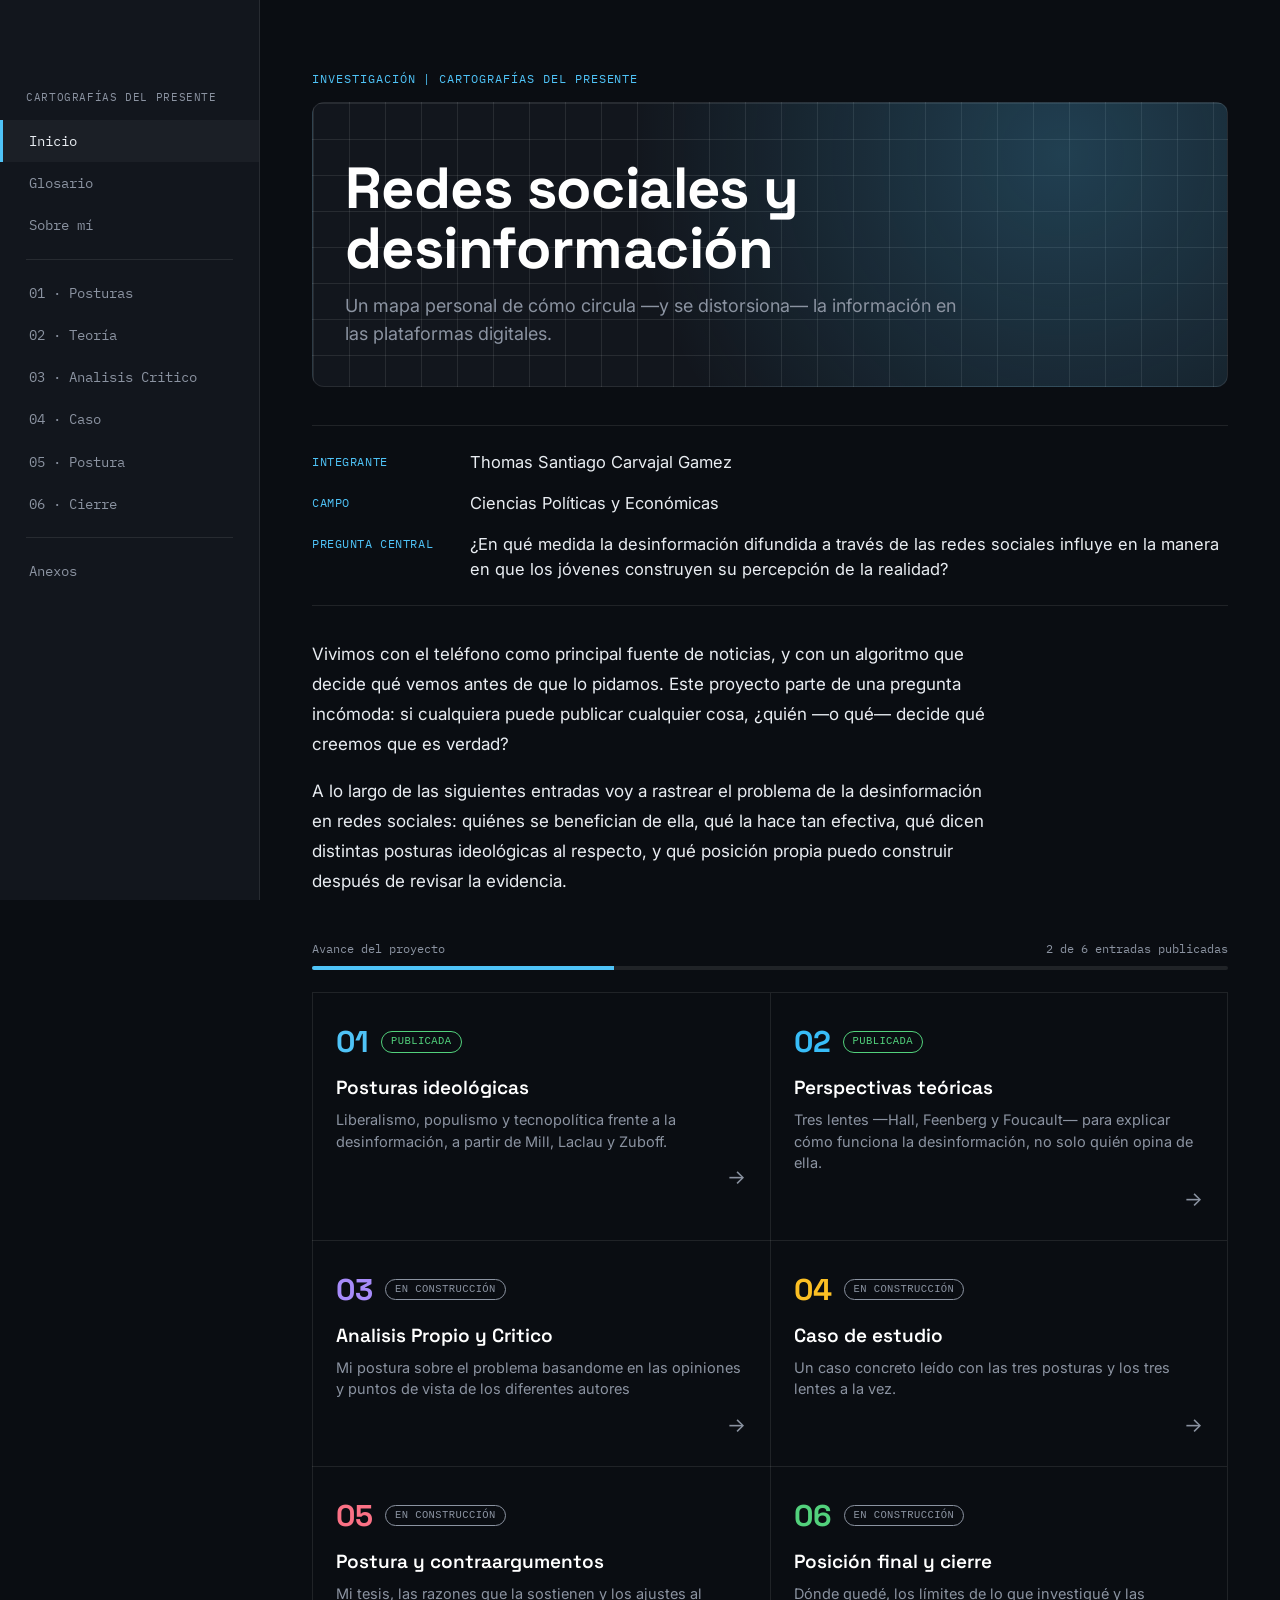
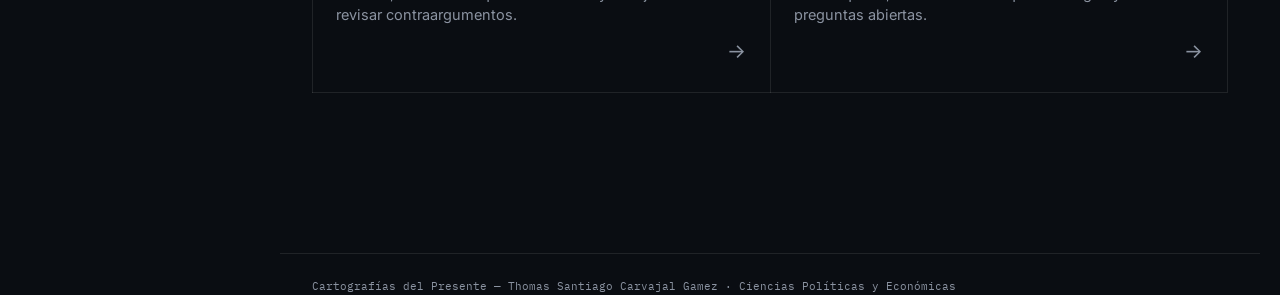
==== commit f2059d34: "Update link text and description for entrada-3" ====
--- a/index.html
+++ b/index.html
@@ -22,7 +22,7 @@
     <div class="divider"></div>
     <a href="entrada-1.html">01 · Posturas</a>
     <a href="entrada-2.html">02 · Teoría</a>
-    <a href="entrada-3.html">03 · Evidencia</a>
+    <a href="entrada-3.html">03 · Analisis Critico</a>
     <a href="entrada-4.html">04 · Caso</a>
     <a href="entrada-5.html">05 · Postura</a>
     <a href="entrada-6.html">06 · Cierre</a>
@@ -80,8 +80,8 @@
     <a class="index-item" href="entrada-3.html">
       <div class="num">03 <span class="badge wip">En construcción</span></div>
       <div class="meta">
-        <h3>Evidencia y hallazgos</h3>
-        <p>Datos, fuentes y contradicciones sobre cómo circula la desinformación y cómo la consumen los jóvenes.</p>
+        <h3>Analisis Propio y Critico</h3>
+        <p>Mi postura sobre el problema basandome en las opiniones y puntos de vista de los diferentes autores </p>
       </div>
       <div class="arrow">→</div>
     </a>
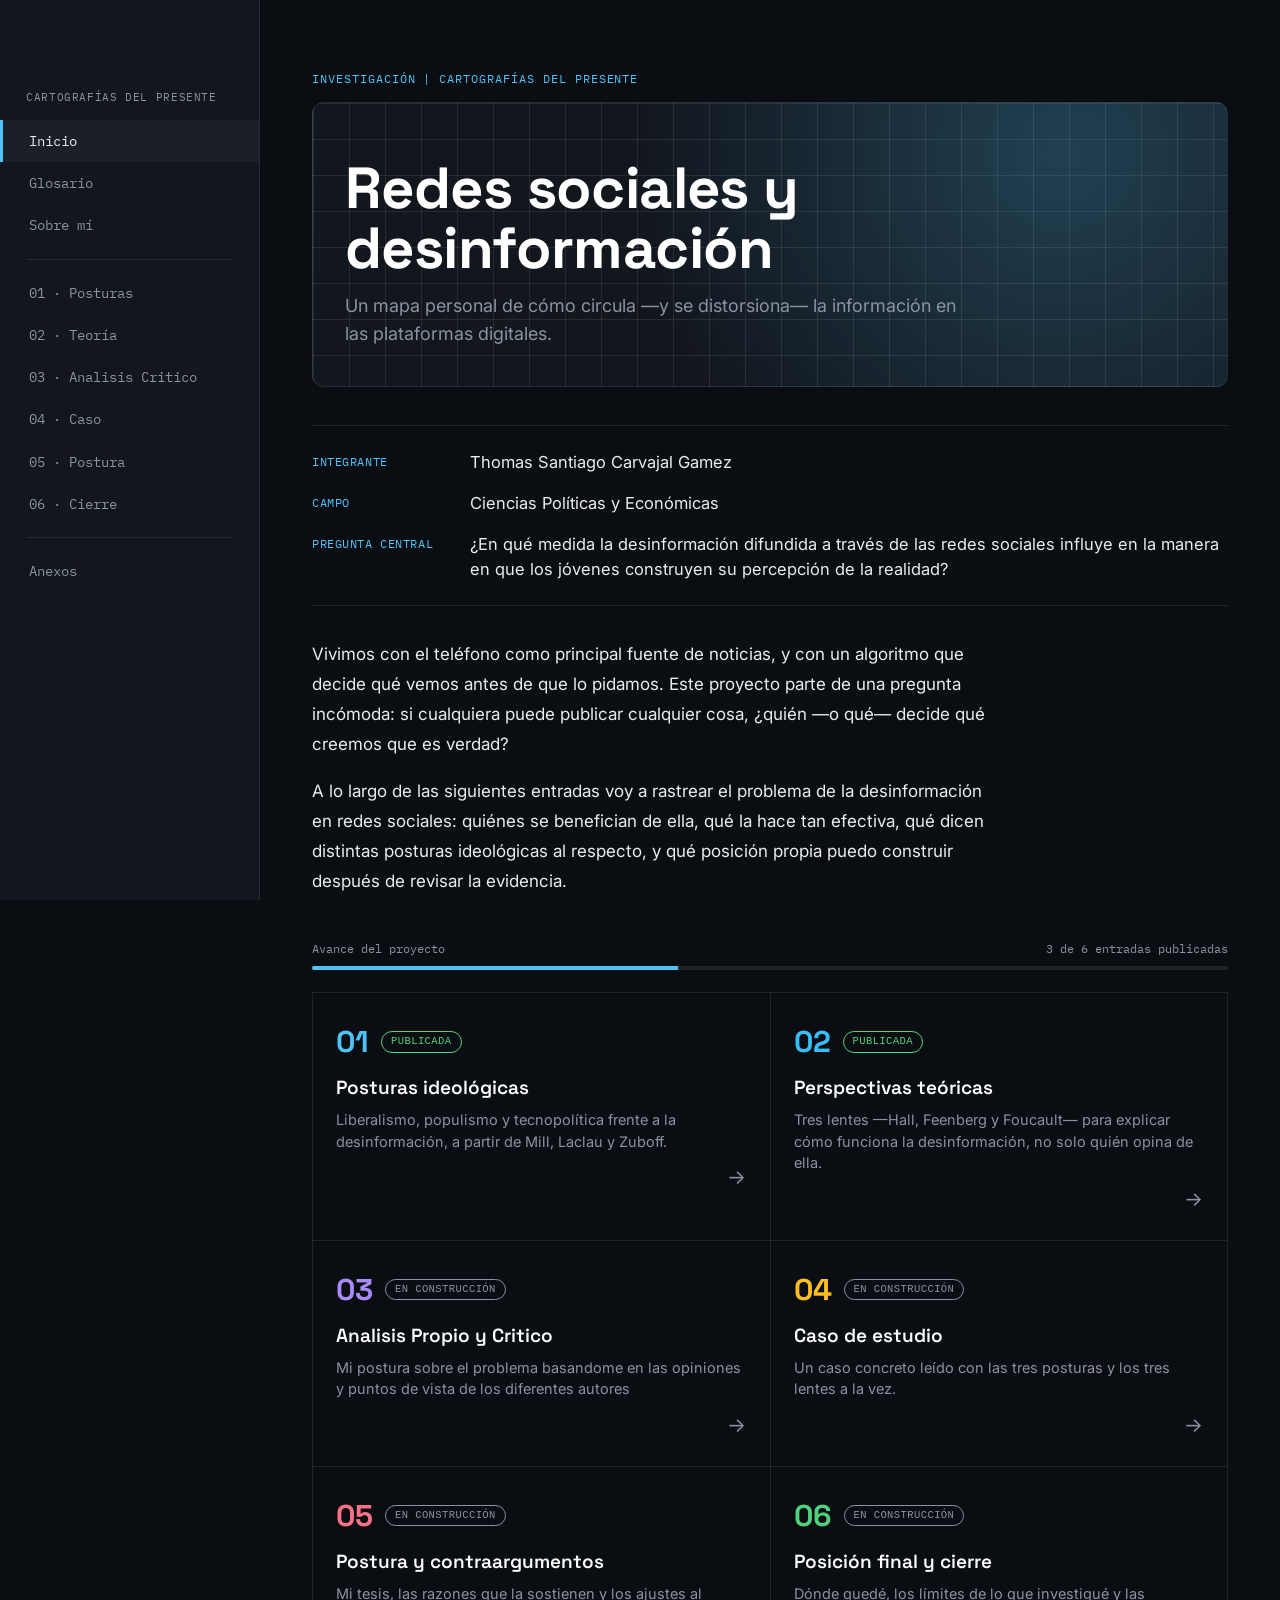
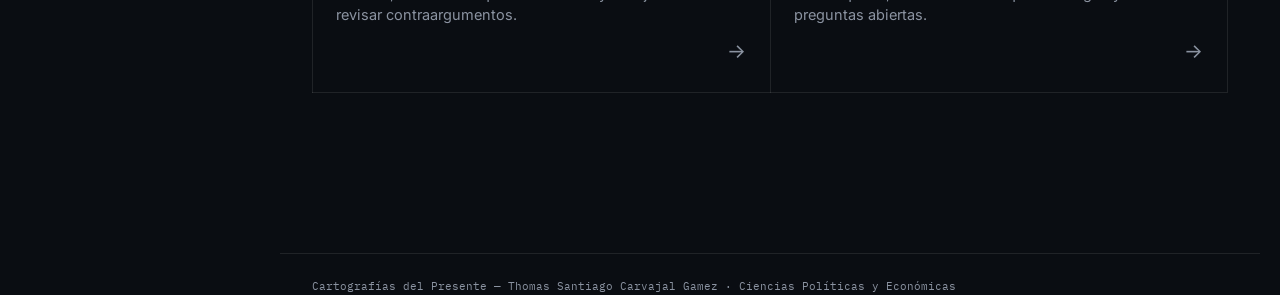
==== commit 793d5e5a: "Update project progress from 2 to 3 published entries" ====
--- a/index.html
+++ b/index.html
@@ -58,7 +58,7 @@
     <p>A lo largo de las siguientes entradas voy a rastrear el problema de la desinformación en redes sociales: quiénes se benefician de ella, qué la hace tan efectiva, qué dicen distintas posturas ideológicas al respecto, y qué posición propia puedo construir después de revisar la evidencia.</p>
   </div>
 
-  <div class="progress"><div class="progress-head"><span>Avance del proyecto</span><span>2 de 6 entradas publicadas</span></div><div class="progress-bar"><i style="width:33%"></i></div></div>
+  <div class="progress"><div class="progress-head"><span>Avance del proyecto</span><span>3 de 6 entradas publicadas</span></div><div class="progress-bar"><i style="width:40%"></i></div></div>
 
   <div class="index-list">
     <a class="index-item" href="entrada-1.html">
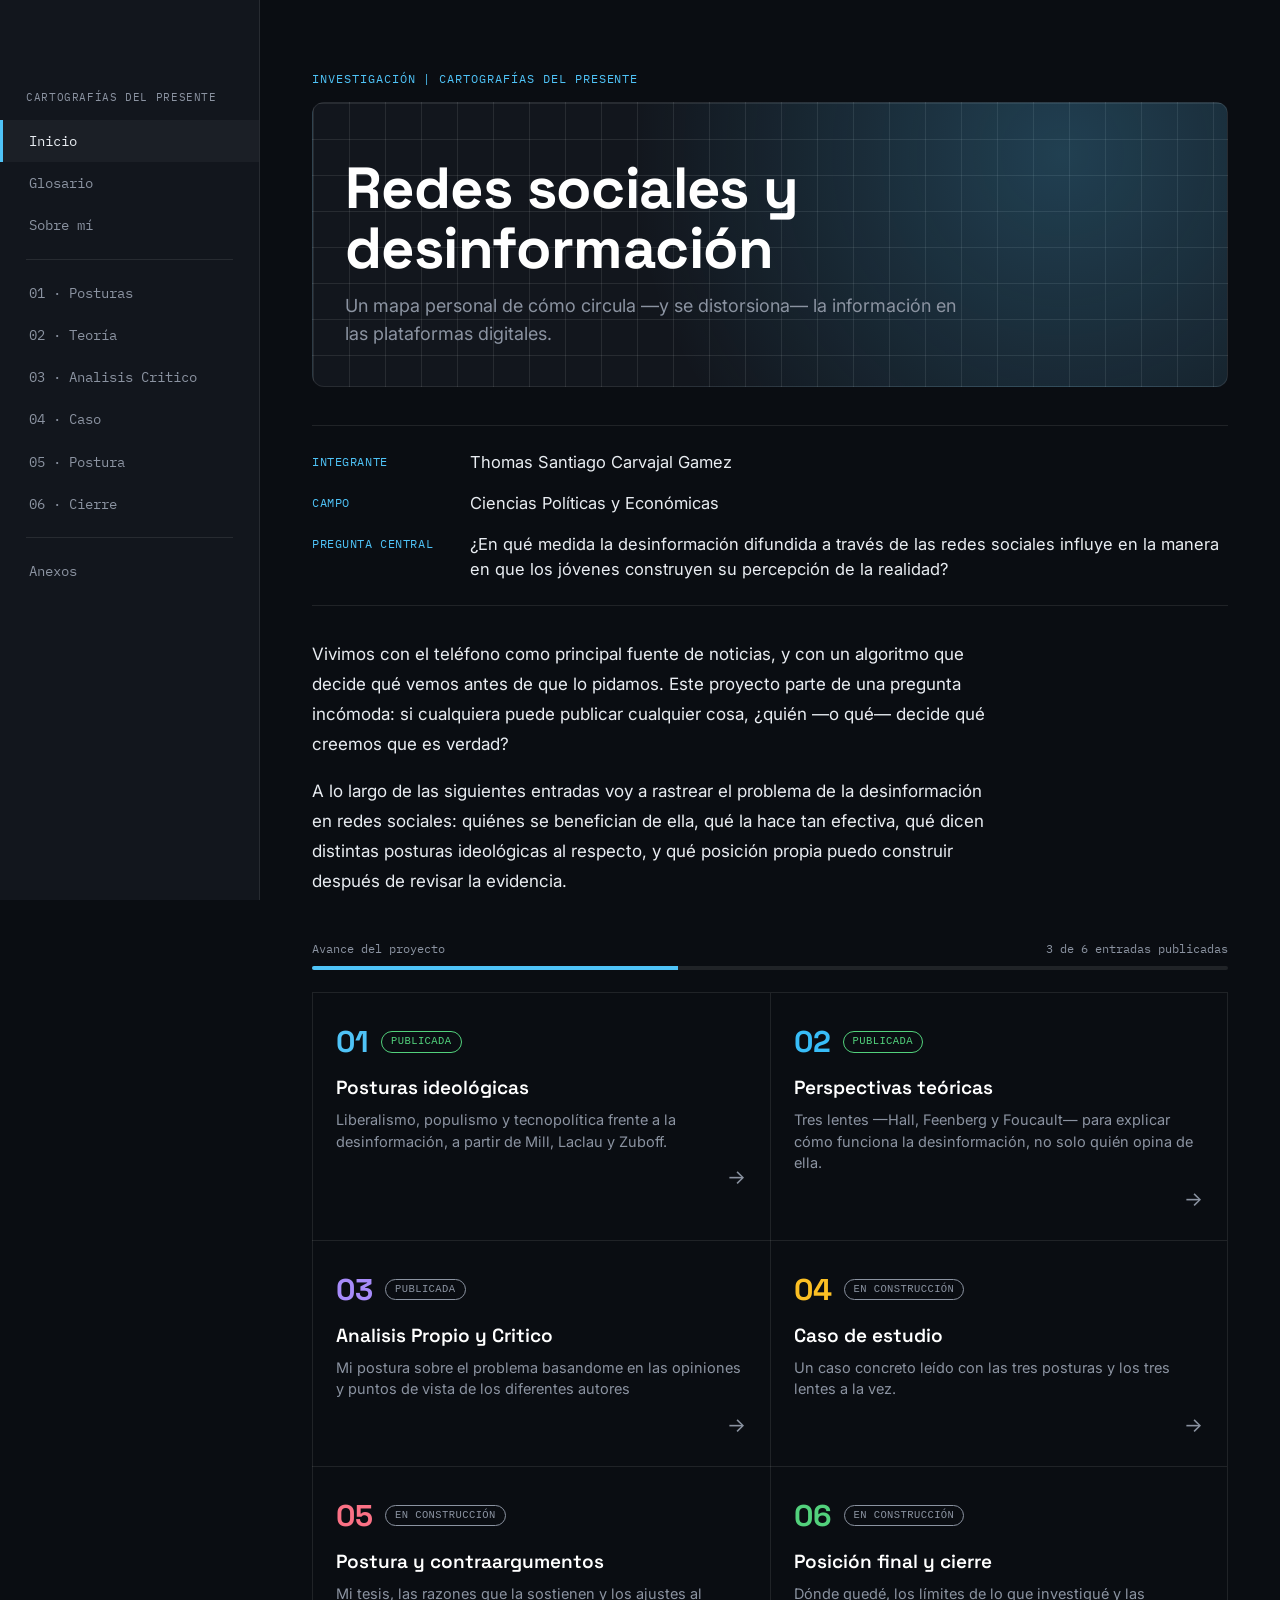
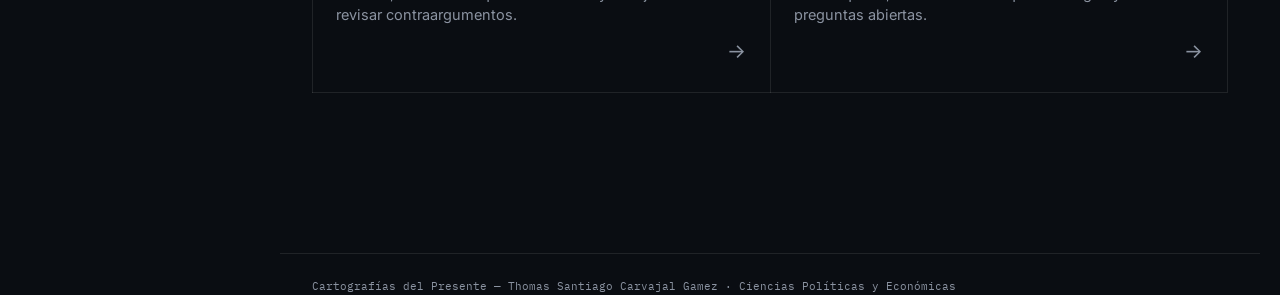
==== commit c9967858: "Update badge text from 'En construcción' to 'Publicada'" ====
--- a/index.html
+++ b/index.html
@@ -78,7 +78,7 @@
       <div class="arrow">→</div>
     </a>
     <a class="index-item" href="entrada-3.html">
-      <div class="num">03 <span class="badge wip">En construcción</span></div>
+      <div class="num">03 <span class="badge wip">Publicada</span></div>
       <div class="meta">
         <h3>Analisis Propio y Critico</h3>
         <p>Mi postura sobre el problema basandome en las opiniones y puntos de vista de los diferentes autores </p>
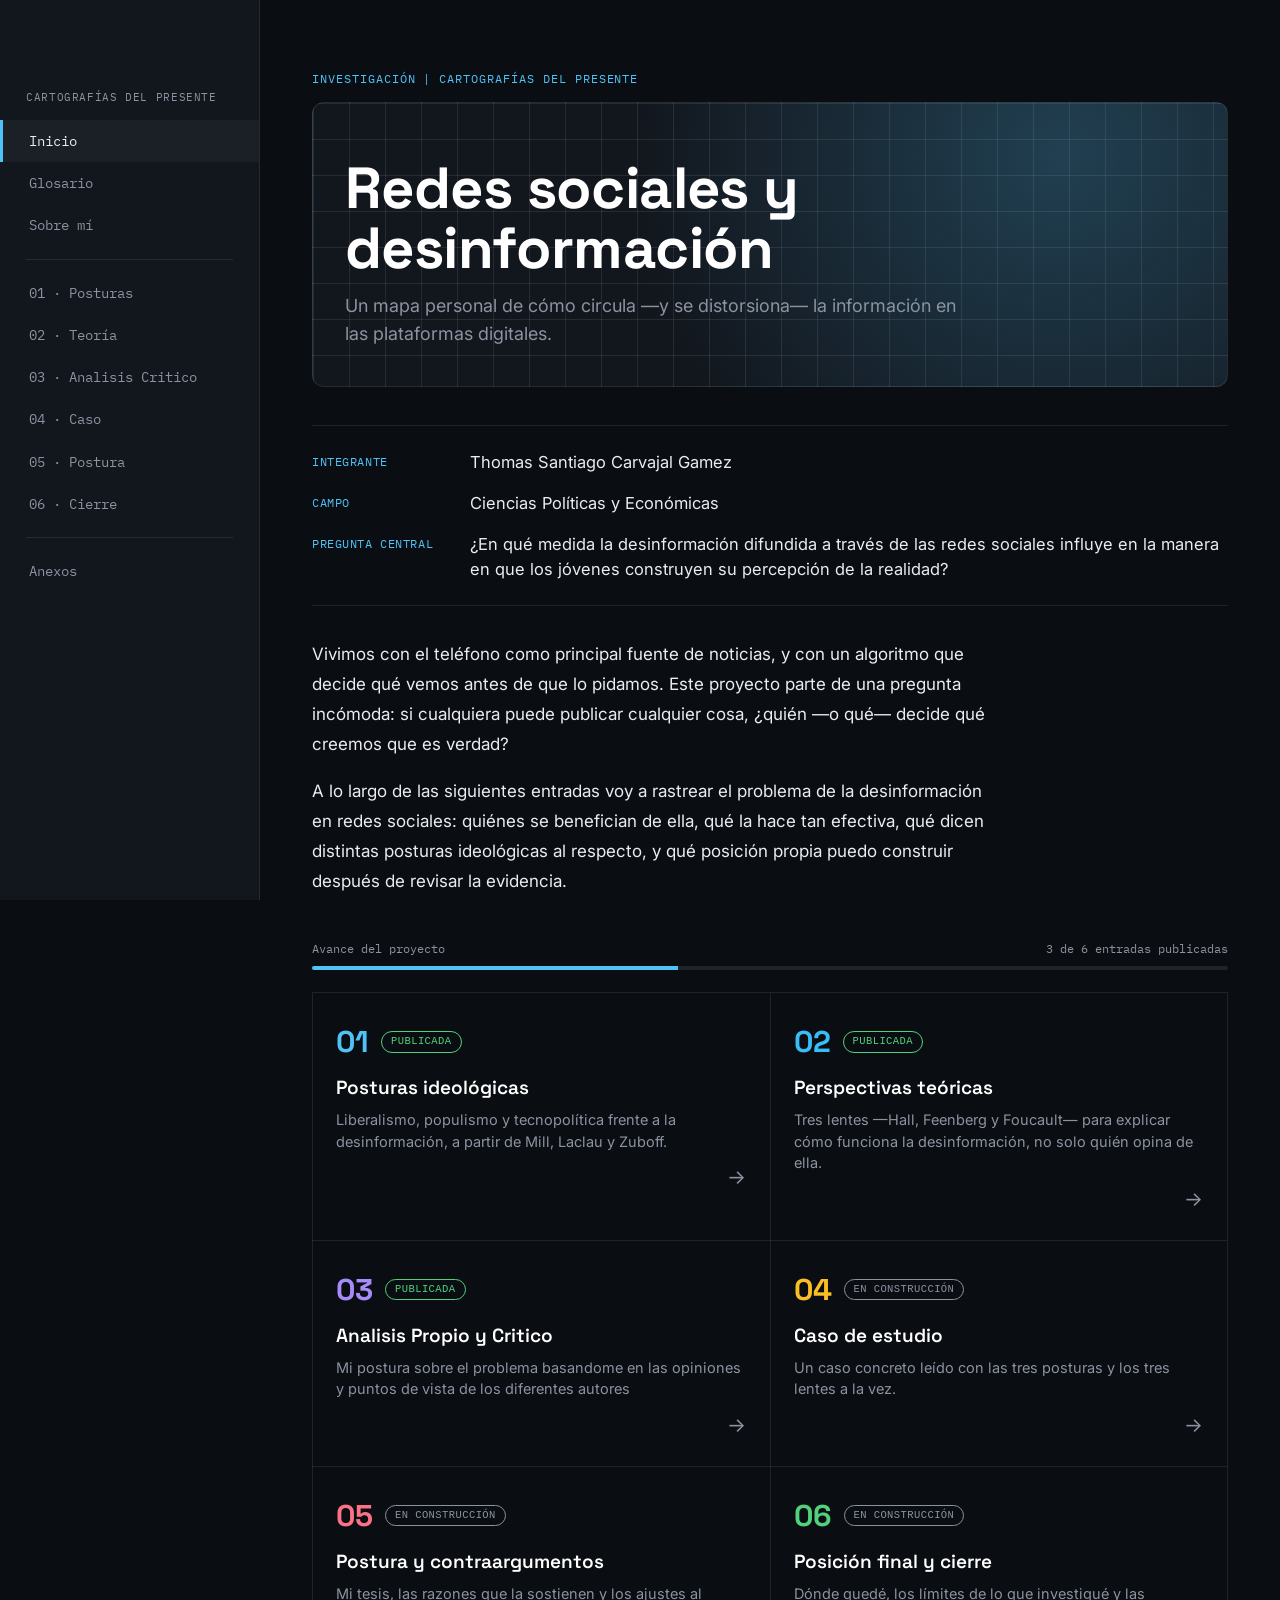
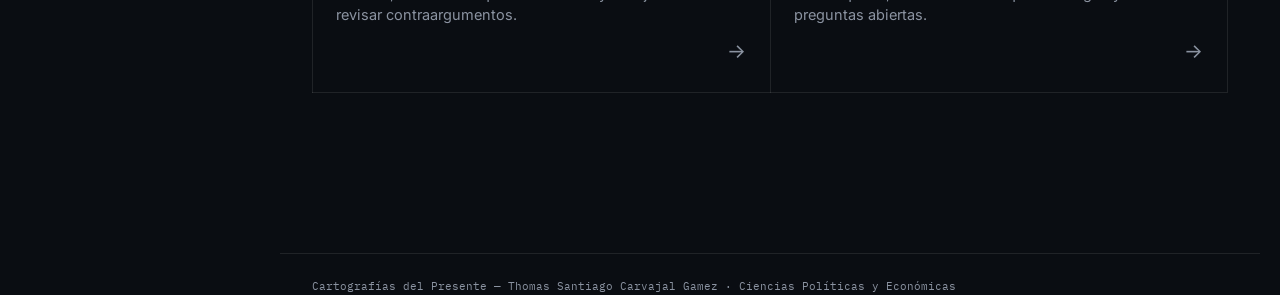
==== commit 7fc02b86: "Change badge class from 'wip' to 'live'" ====
--- a/index.html
+++ b/index.html
@@ -78,7 +78,7 @@
       <div class="arrow">→</div>
     </a>
     <a class="index-item" href="entrada-3.html">
-      <div class="num">03 <span class="badge wip">Publicada</span></div>
+      <div class="num">03 <span class="badge live">Publicada</span></div>
       <div class="meta">
         <h3>Analisis Propio y Critico</h3>
         <p>Mi postura sobre el problema basandome en las opiniones y puntos de vista de los diferentes autores </p>
